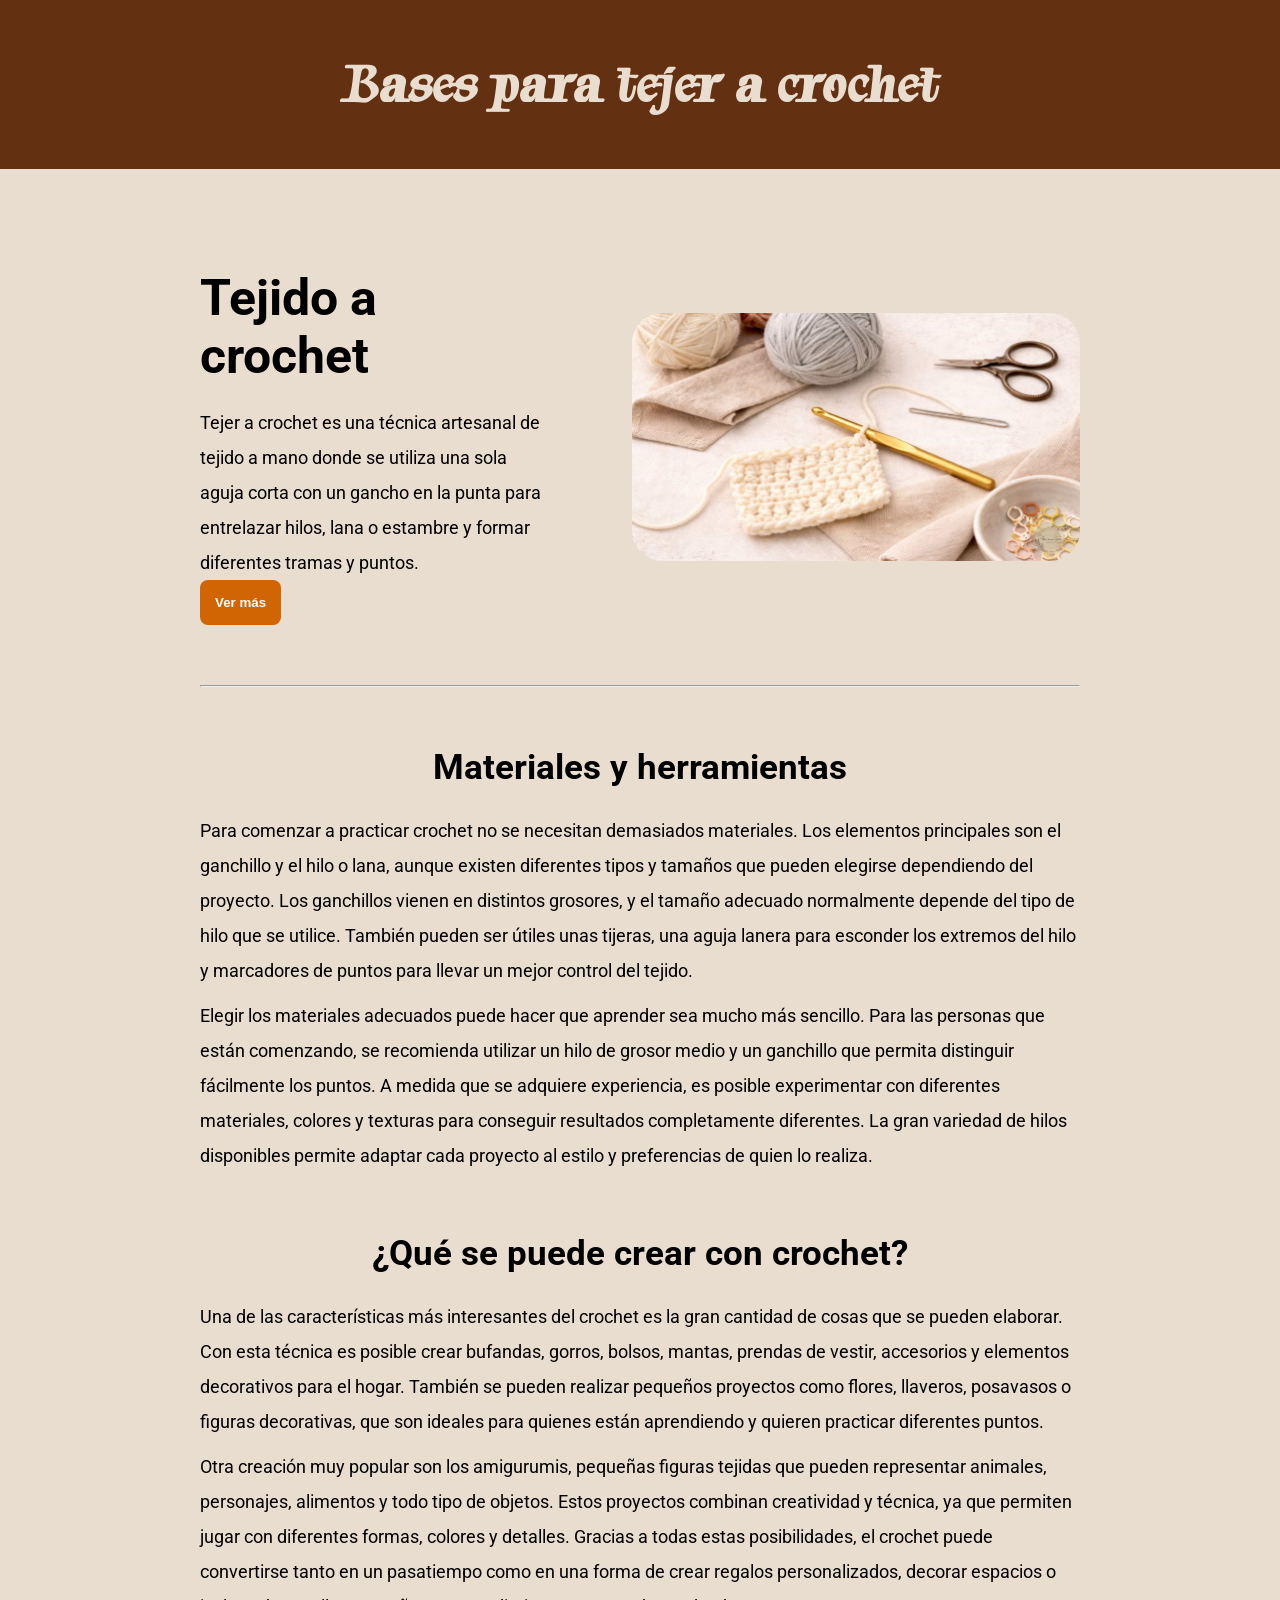
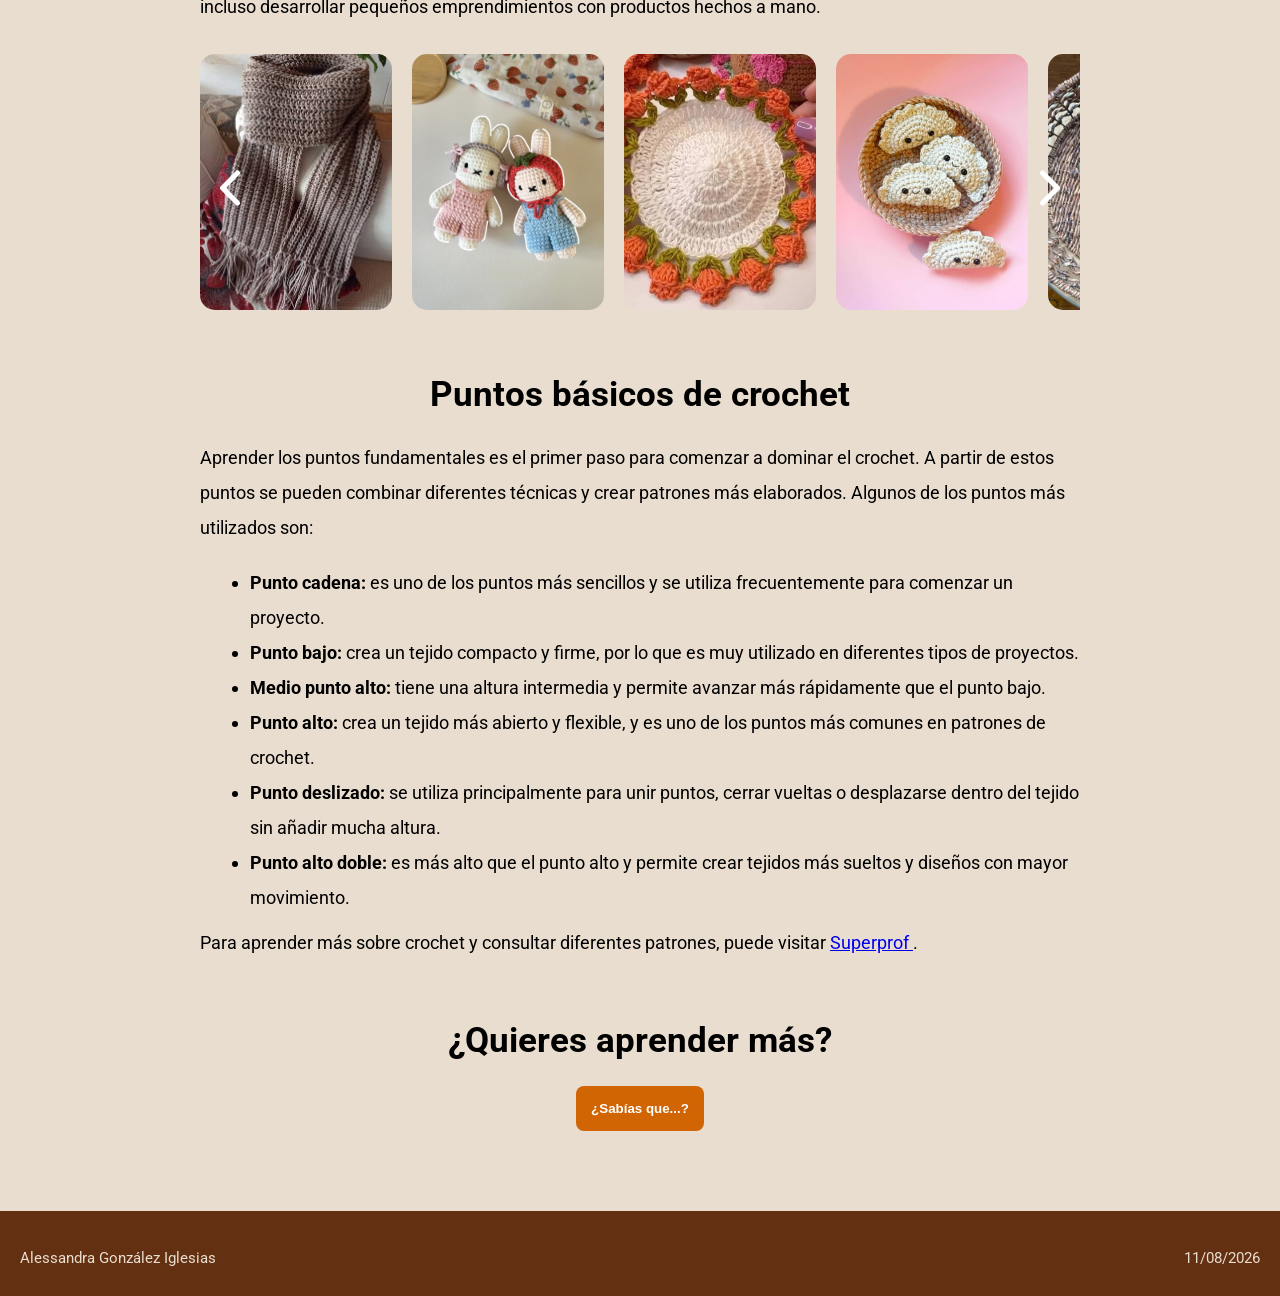
==== Tarea2/index.html @ 6972b500 "add JavaScript for crochet project with image slider and modal" ====
<!DOCTYPE html>
<html lang="es">

<head>
  <meta charset="UTF-8">
  <meta name="viewport" content="width=device-width, initial-scale=1.0">
  <title>Crochet</title>
  <link rel="stylesheet" href="style.css">
  <link rel="preconnect" href="https://fonts.googleapis.com">
  <link rel="preconnect" href="https://fonts.gstatic.com" crossorigin>
  <link
    href="https://fonts.googleapis.com/css2?family=Roboto:ital,wdth,wght@0,75..100,100..900;1,75..100,100..900&family=Tapestry&display=swap"
    rel="stylesheet">
</head>

<body>
  <header>
    <h1 class="title">Bases para tejer a crochet</h1>
  </header>

  <main>
    <section class="headline-section">
      <div class="headline">
        <h2 class="subtitle">Tejido a crochet</h2>
        <p>Tejer a crochet es una técnica artesanal de tejido a mano donde se utiliza una sola aguja corta con un gancho
          en la punta para entrelazar hilos, lana o estambre y formar diferentes tramas y puntos.</p>
        <button class="button">Ver más</button>
      </div>
      <img src="crochet.jpg" alt="herramientas de crochet">
    </section>
    <hr>
    <section>
      <h3 class="section-subtitle">Materiales y herramientas</h3>
      <p>Para comenzar a practicar crochet no se necesitan demasiados materiales. Los elementos principales son el
        ganchillo y el hilo o lana, aunque existen diferentes tipos y tamaños que pueden elegirse dependiendo del
        proyecto. Los ganchillos vienen en distintos grosores, y el tamaño adecuado normalmente depende del tipo de hilo
        que se utilice. También pueden ser útiles unas tijeras, una aguja lanera para esconder los extremos del hilo y
        marcadores de puntos para llevar un mejor control del tejido.</p>
      <p>Elegir los materiales adecuados puede hacer que aprender sea mucho más sencillo. Para las personas que están
        comenzando, se recomienda utilizar un hilo de grosor medio y un ganchillo que permita distinguir fácilmente los
        puntos. A medida que se adquiere experiencia, es posible experimentar con diferentes materiales, colores y
        texturas para conseguir resultados completamente diferentes. La gran variedad de hilos disponibles permite
        adaptar cada proyecto al estilo y preferencias de quien lo realiza.</p>
    </section>

    <section>
      <h3 class="section-subtitle">¿Qué se puede crear con crochet?</h3>
      <p>Una de las características más interesantes del crochet es la gran cantidad de cosas que se pueden elaborar.
        Con esta técnica es posible crear bufandas, gorros, bolsos, mantas, prendas de vestir, accesorios y elementos
        decorativos para el hogar. También se pueden realizar pequeños proyectos como flores, llaveros, posavasos o
        figuras decorativas, que son ideales para quienes están aprendiendo y quieren practicar diferentes puntos.</p>
      <p>Otra creación muy popular son los amigurumis, pequeñas figuras tejidas que pueden representar animales,
        personajes, alimentos y todo tipo de objetos. Estos proyectos combinan creatividad y técnica, ya que permiten
        jugar con diferentes formas, colores y detalles. Gracias a todas estas posibilidades, el crochet puede
        convertirse tanto en un pasatiempo como en una forma de crear regalos personalizados, decorar espacios o incluso
        desarrollar pequeños emprendimientos con productos hechos a mano.</p>

      <div class="slider">
        <div class="slider-button slider-button-left">
          <svg xmlns="http://www.w3.org/2000/svg" width="60" height="60" viewBox="0 0 24 24" fill="none"
            stroke="#ffffff" stroke-width="2" stroke-linecap="round" stroke-linejoin="round"
            class="lucide lucide-chevron-left-icon lucide-chevron-left">
            <path d="m15 18-6-6 6-6" />
          </svg>
        </div>
        <div class="sliderWrapper">
          <div class="sliderItem">
            <img class="sliderImg" src="images/bufanda.jpg" alt="bufanda hecha con crochet">
          </div>

          <div class="sliderItem">
            <img class="sliderImg" src="images/amigurumi.jpg" alt="amigurumi hecho con crochet">
          </div>

          <div class="sliderItem">
            <img class="sliderImg" src="images/decoracion.jpg" alt="decoracion hecha con crochet">
          </div>

          <div class="sliderItem">
            <img class="sliderImg" src="images/dumpling.jpg" alt="dumplings hechos con crochet">
          </div>

          <div class="sliderItem">
            <img class="sliderImg" src="images/flores.jpg" alt="flores hechas con crochet">
          </div>

          <div class="sliderItem">
            <img class="sliderImg" src="images/gorro.jpg" alt="gorro hecho con crochet">
          </div>

          <div class="sliderItem">
            <img class="sliderImg" src="images/manta.avif" alt="manta hecha con crochet">
          </div>

          <div class="sliderItem">
            <img class="sliderImg" src="images/prendas.jpg" alt="prendas hechas con crochet">
          </div>
        </div>
        <div class="slider-button slider-button-right">
          <svg xmlns="http://www.w3.org/2000/svg" width="60" height="60" viewBox="0 0 24 24" fill="none"
            stroke="#ffffff" stroke-width="2" stroke-linecap="round" stroke-linejoin="round"
            class="lucide lucide-chevron-right-icon lucide-chevron-right">
            <path d="m9 18 6-6-6-6" />
          </svg>
        </div>
      </div>
    </section>

    <section>
      <h3 class="section-subtitle">Puntos básicos de crochet</h3>
      <p>Aprender los puntos fundamentales es el primer paso para comenzar a dominar el crochet. A partir de estos
        puntos se pueden combinar diferentes técnicas y crear patrones más elaborados. Algunos de los puntos más
        utilizados son:</p>
      <ul>
        <li><strong>Punto cadena:</strong> es uno de los puntos más sencillos y se utiliza frecuentemente para comenzar
          un proyecto.</li>
        <li><strong>Punto bajo:</strong> crea un tejido compacto y firme, por lo que es muy utilizado en diferentes
          tipos de proyectos.
        </li>
        <li><strong>Medio punto alto:</strong> tiene una altura intermedia y permite avanzar más rápidamente que el
          punto bajo.</li>
        <li><strong>Punto alto:</strong> crea un tejido más abierto y flexible, y es uno de los puntos más comunes en
          patrones de
          crochet.</li>
        <li><strong>Punto deslizado:</strong> se utiliza principalmente para unir puntos, cerrar vueltas o desplazarse
          dentro del tejido
          sin añadir mucha altura.</li>
        <li><strong>Punto alto doble:</strong> es más alto que el punto alto y permite crear tejidos más sueltos y
          diseños con mayor
          movimiento.</li>
      </ul>

      <p>
        Para aprender más sobre crochet y consultar diferentes patrones,
        puede visitar
        <a href="https://www.superprof.cl/blog/tejer-crochet-principiantes/" target="_blank" rel="noopener noreferrer">
          Superprof
        </a>.
      </p>
    </section>

    <section class="learn-more-section">
      <h3 class="section-subtitle">¿Quieres aprender más?</h3>
      <button class="button" id="did-you-know-button">¿Sabías que...?</button>
    </section>

    <div class="modal-container">
      <div class="modal">
        <button class="modal-close-button">
          <svg xmlns="http://www.w3.org/2000/svg" width="24" height="24" viewBox="0 0 24 24" fill="none" stroke="currentColor" stroke-width="2" stroke-linecap="round" stroke-linejoin="round" class="lucide lucide-x-icon lucide-x"><path d="M18 6 6 18"/><path d="m6 6 12 12"/></svg>
        </button>
        <h4 class="modal-title">¿Sabías que...?</h4>
        <p>
          El crochet es una técnica que tiene una gran variedad de posibilidades y no se limita únicamente a la creación de prendas. A lo largo del tiempo se han utilizado diferentes materiales para tejer, como algodón, lana, seda, lino y fibras sintéticas, lo que permite obtener diferentes texturas y acabados. 
        </p>
        <p>
          Una de las formas más populares de crochet son los amigurumis, pequeñas figuras tejidas que pueden representar animales, personajes, alimentos u objetos. Esta técnica se caracteriza por permitir crear figuras tridimensionales utilizando diferentes puntos, colores y formas.
        </p>
        <p>
          Además, pequeños cambios en el tipo de hilo, el tamaño del ganchillo o la tensión con la que se teje pueden cambiar considerablemente el resultado final. Por esta razón, incluso utilizando el mismo patrón, dos personas pueden obtener tejidos con apariencias y texturas diferentes.
        </p>
        <p>
          El crochet también puede combinarse con otras técnicas y utilizarse tanto para crear objetos funcionales como para realizar proyectos artísticos y decorativos. Su versatilidad hace que sea un pasatiempo en el que siempre se pueden aprender nuevas técnicas y experimentar con diferentes diseños.
        </p>
      </div>
    </div>
  </main>

  <footer>
    <p>Alessandra González Iglesias</p>
    <p>11/08/2026</p>
  </footer>
  <script src="app.js"></script>
</body>

</html>
---- Tarea2/style.css ----
:root {
    --background-color: #e9ddcf;
}

* {
    margin: 0;
    padding: 0;
    box-sizing: border-box;
}

body {
    font-family: "Roboto", sans-serif;
}

main {
    background-color: var(--background-color);
    padding: 80px 200px;
    margin: 0;
    display: flex;
    flex-direction: column;
    gap: 60px;
}

p, li {
    font-size: 18px;
    line-height: 35px;
}

p {
    margin-top: 10px;
}

header {
    display: flex;
    justify-content: center;
    padding: 50px;
    background-color: #633011;
}

.title {
    font-family: "Tapestry", sans-serif;
    font-size: 55px;
    color: #e9ddcf;
}

.headline-section {
    display: flex;
    justify-content: center;
    align-items: center;
    gap: 90px;
}

.headline-section img {
    width: 35vw;
    border-radius: 30px;
}

.subtitle {
    font-size: 50px;
    padding: 0px;
    margin: 20px 0;
}

.section-subtitle {
    font-size: 35px;
    text-align: center;
    margin-bottom: 25px;
}

.button {
    background-color: #d16503;
    padding: 15px;
    color: #fff;
    font-weight: 700;
    border: none;
    border-radius: 8px;
    cursor: pointer;
}

.button:hover {
    background-color: #a65203;
}

.slider {
    display: flex;
    position: relative;
    overflow: hidden;
    margin-top: 30px;
}

.slider-button {
    position: absolute;
    display: flex;
    justify-content: center;
    align-items: center;
    top: 40%;
    cursor: pointer;
    z-index: 1;
}

.slider-button-right {
    right: 0;
}

.sliderWrapper {
    display: flex;
    gap: 20px;
    transition: all 0.6s ease-in-out;
}


.sliderImg {
    width: 15vw;
    border-radius: 15px;
}

.learn-more-section {
    display: flex;
    flex-direction: column;
    align-items: center;
}

.modal-container {
    position: fixed;
    top: 0;
    left: 0;
    height: 100vh;
    width: 100vw;
    background-color: rgba(0, 0, 0, 0.3);
    display: none;
}

.modal {
    position: absolute;
    background-color: #fff;
    padding: 50px;
    width: 40%;
    top: 5%;
    bottom: 5%;
    left: 0;
    right: 0;
    margin: auto;
    display: flex;
    flex-direction: column;
    align-items: center;
    overflow-y: auto;
}

.modal-title {
    font-size: 25px;
    margin-bottom: 20px;
}

.modal-close-button {
    position: absolute;
    top: 2%;
    right: 2%;
    width: 30px;
    height: 30px;
    display: flex;
    justify-content: center;
    align-items: center;
}

ul {
    padding-top: 20px;
    padding-left: 50px;
}

footer {
    background-color: #633011;
    color: #e9ddcf;
    display: flex;
    justify-content: space-between;
    padding: 20px;
}

footer p {
    font-size: 15px;
}

.no-scroll {
    overflow: hidden;
}
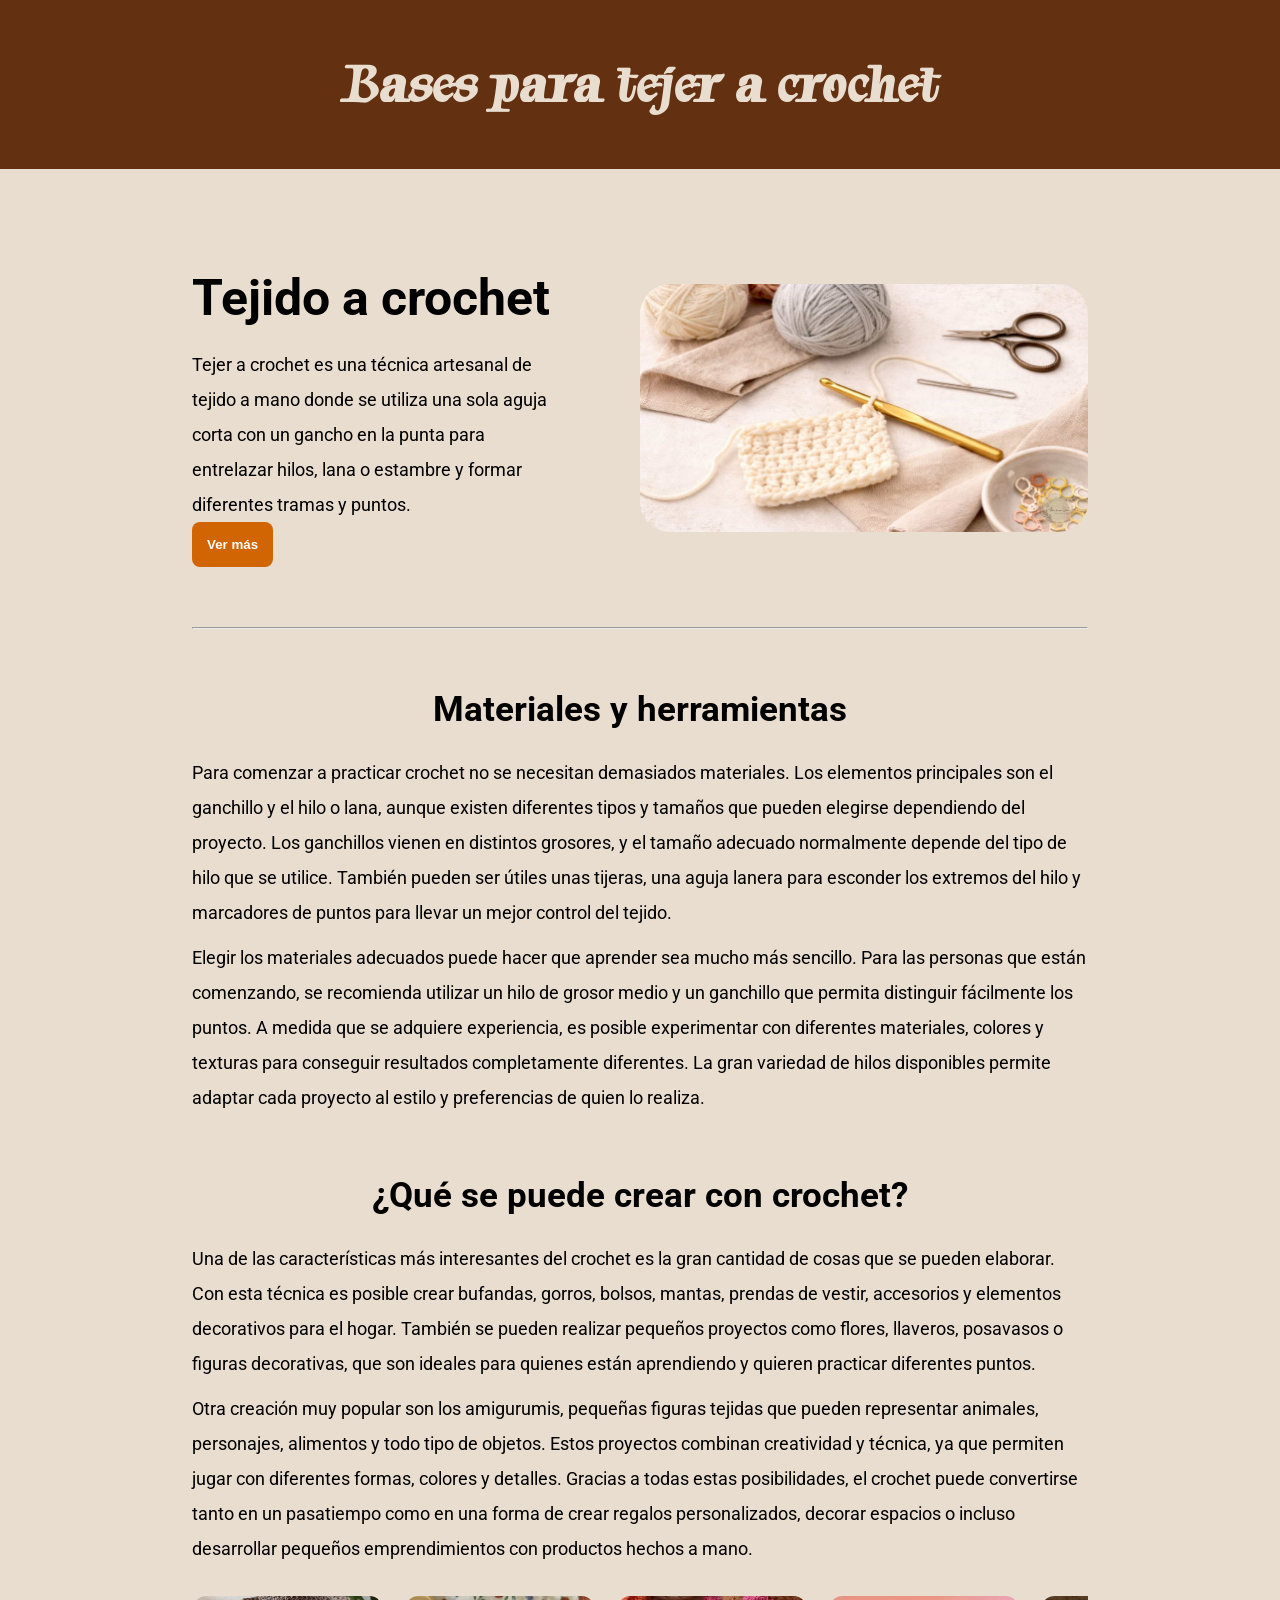
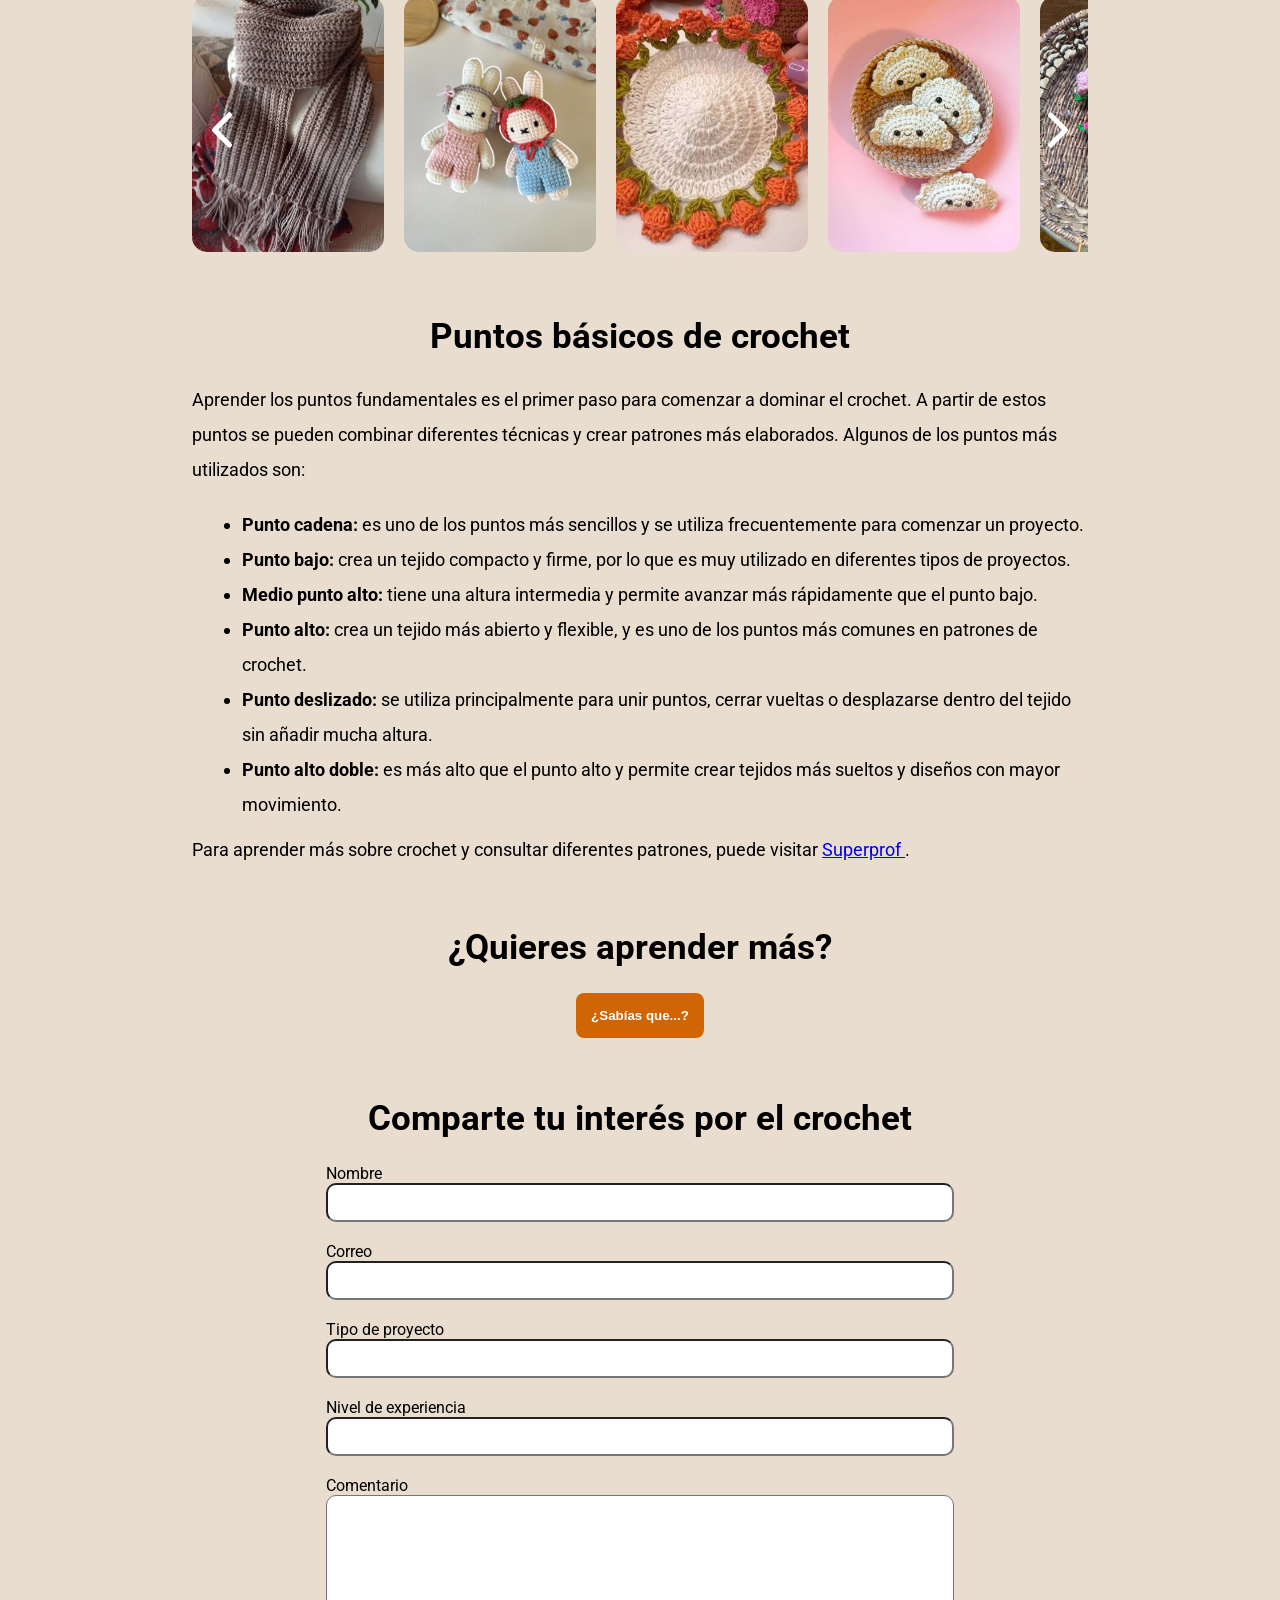
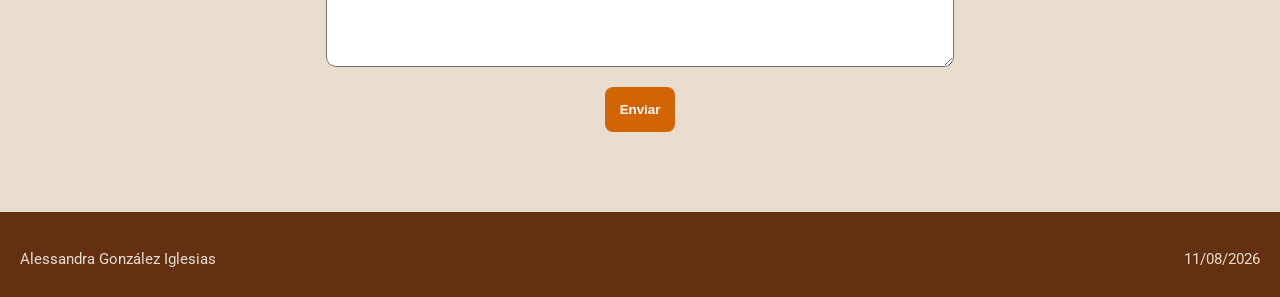
==== commit 21d0d4bf: "add form section for sharing crochet interests" ====
--- a/Tarea2/index.html
+++ b/Tarea2/index.html
@@ -164,6 +164,33 @@
         </p>
       </div>
     </div>
+
+    <section class="form-section">
+      <h3 class="section-subtitle">Comparte tu interés por el crochet</h3>
+      <form action="/enviar-respuesta" class="share-crochet-form">
+        <div class="form-container">
+          <label for="form-name">Nombre</label>
+          <input type="text" id="form-name" required>
+        </div>
+        <div class="form-container">
+          <label for="form-email">Correo</label>
+          <input type="email" id="form-email" required>
+        </div>
+        <div class="form-container">
+          <label for="form-project-type">Tipo de proyecto</label>
+          <input type="text" id="form-project-type" required>
+        </div>
+        <div class="form-container">
+          <label for="form-xp-level">Nivel de experiencia</label>
+          <input type="text" id="form-xp-level" required>
+        </div>
+        <div class="form-container">
+          <label for="form-comment">Comentario</label>
+          <textarea name="" id="form-comment" rows="10" cols="10" class=""></textarea>
+        </div>
+        <button type="submit" class="button">Enviar</button>
+      </form>
+    </section>
   </main>
 
   <footer>
--- a/Tarea2/style.css
+++ b/Tarea2/style.css
@@ -10,11 +10,15 @@
 
 body {
     font-family: "Roboto", sans-serif;
+    background-color: #e9ddcf;
+    display: flex;
+    flex-direction: column;
+    align-items: center;
 }
 
 main {
-    background-color: var(--background-color);
-    padding: 80px 200px;
+    padding: 80px 0px;
+    width: 70%;
     margin: 0;
     display: flex;
     flex-direction: column;
@@ -35,6 +39,7 @@
     justify-content: center;
     padding: 50px;
     background-color: #633011;
+    width: 100%;
 }
 
 .title {
@@ -48,6 +53,19 @@
     justify-content: center;
     align-items: center;
     gap: 90px;
+}
+
+@media screen and (max-width: 768px) {
+    .headline-section {
+        flex-direction: column;
+        align-items: center;
+    }
+
+    .headline {
+        display: flex;
+        flex-direction: column;
+        align-items: center;
+    }
 }
 
 .headline-section img {
@@ -75,6 +93,7 @@
     border: none;
     border-radius: 8px;
     cursor: pointer;
+    width: fit-content;
 }
 
 .button:hover {
@@ -126,7 +145,7 @@
     left: 0;
     height: 100vh;
     width: 100vw;
-    background-color: rgba(0, 0, 0, 0.3);
+    background-color: rgba(0, 0, 0, 0.5);
     display: none;
 }
 
@@ -134,9 +153,10 @@
     position: absolute;
     background-color: #fff;
     padding: 50px;
-    width: 40%;
-    top: 5%;
-    bottom: 5%;
+    width: 70%;
+    height: 70%;
+    top: 0;
+    bottom: 0;
     left: 0;
     right: 0;
     margin: auto;
@@ -162,6 +182,34 @@
     align-items: center;
 }
 
+.form-section {
+    display: flex;
+    flex-direction: column;
+    align-items: center;
+}
+
+.form-container {
+    display: flex;
+    flex-direction: column;
+}
+
+.share-crochet-form {
+    display: flex;
+    flex-direction: column;
+    gap: 20px;
+    width: 70%;
+}
+
+.share-crochet-form input, .share-crochet-form textarea {
+    padding: 10px;
+    border-radius: 10px;
+}
+
+.share-crochet-form button {
+    display: block;
+    margin: 0 auto;
+}
+
 ul {
     padding-top: 20px;
     padding-left: 50px;
@@ -173,6 +221,7 @@
     display: flex;
     justify-content: space-between;
     padding: 20px;
+    width: 100%;
 }
 
 footer p {
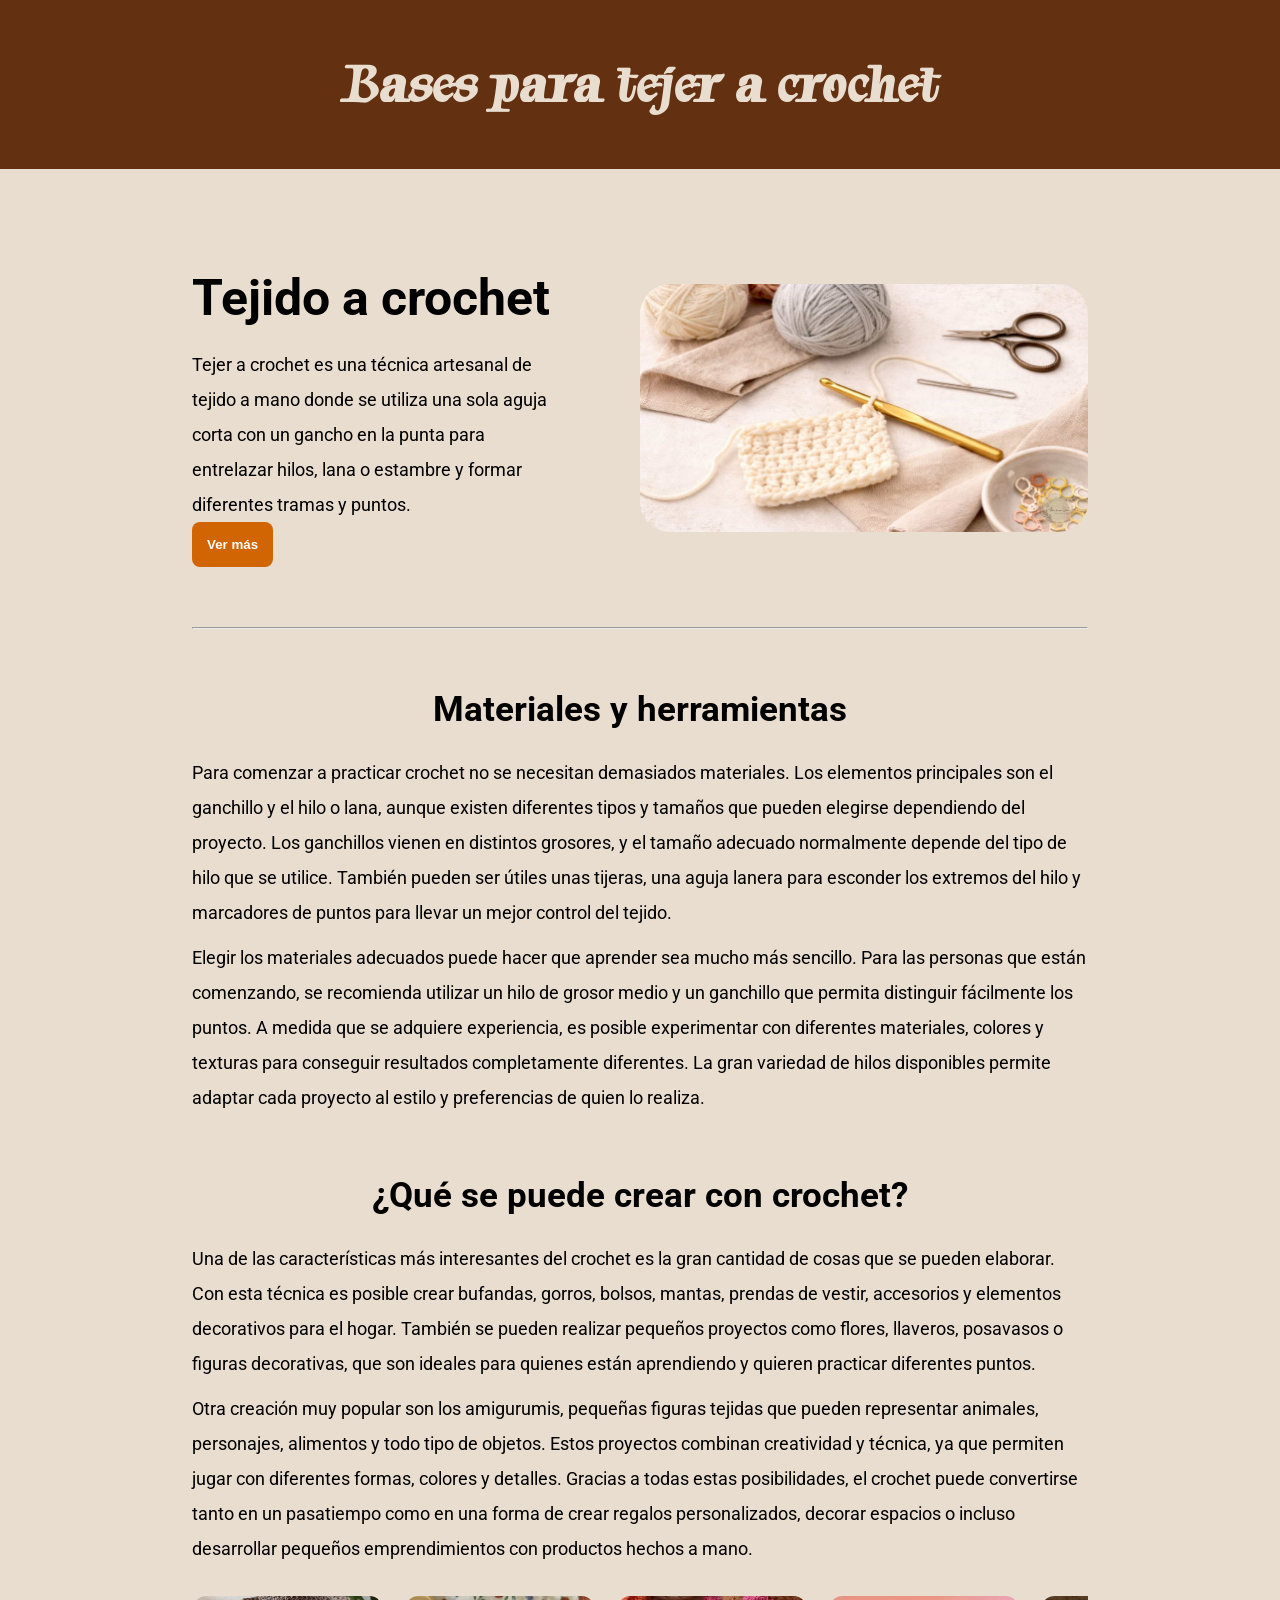
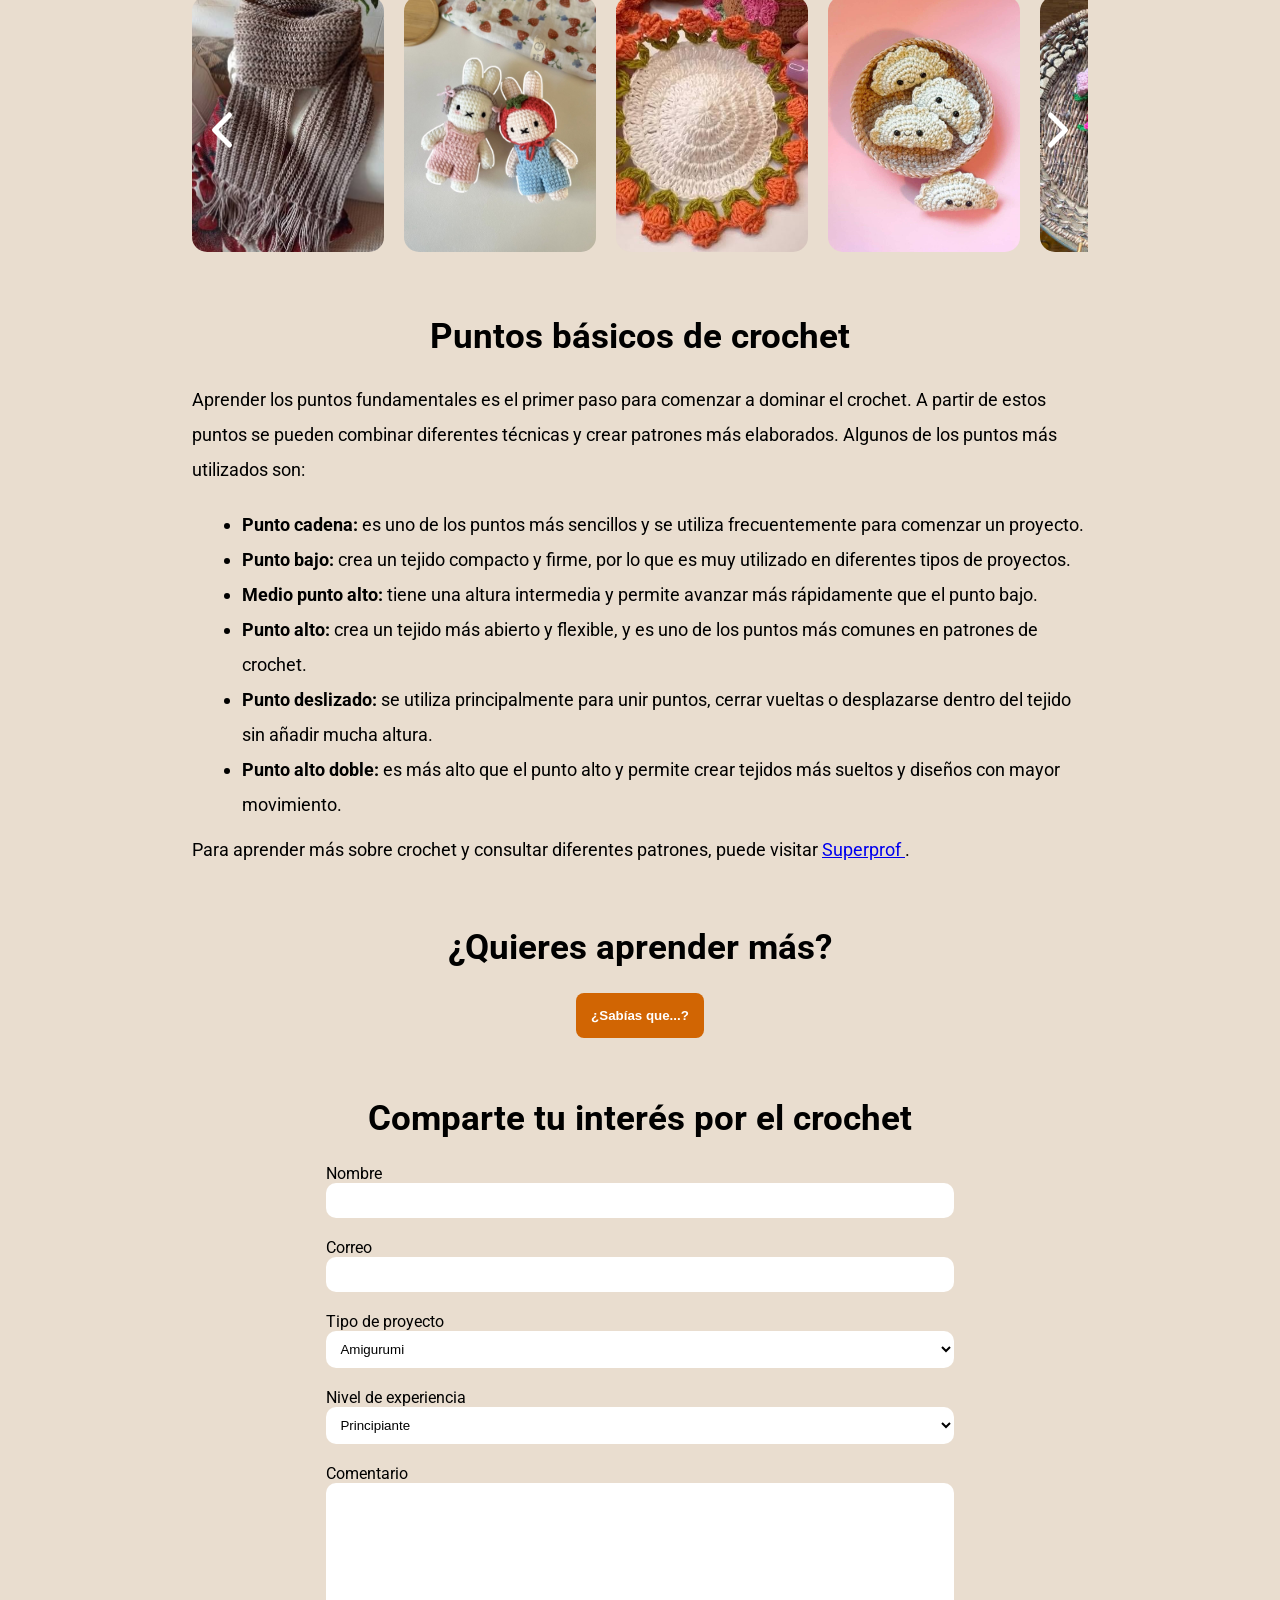
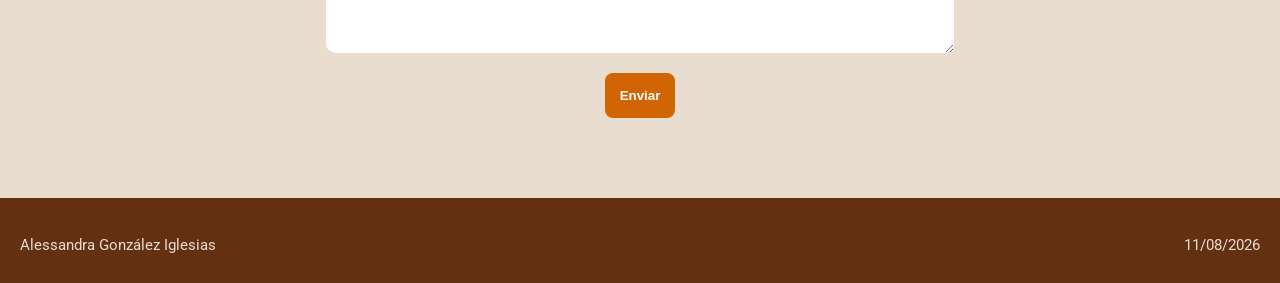
==== commit 3e26669d: "change form inputs to use select elements for project type and experience level" ====
--- a/Tarea2/index.html
+++ b/Tarea2/index.html
@@ -178,11 +178,21 @@
         </div>
         <div class="form-container">
           <label for="form-project-type">Tipo de proyecto</label>
-          <input type="text" id="form-project-type" required>
+          <select name="form-project-type" id="form-project-type">
+            <option value="amigurumi">Amigurumi</option>
+            <option value="prenda-vestir">Prenda de vestir</option>
+            <option value="accesorio">Accesorio</option>
+            <option value="decoracion">Decoración</option>
+            <option value="otro">Otro</option>
+          </select>
         </div>
         <div class="form-container">
           <label for="form-xp-level">Nivel de experiencia</label>
-          <input type="text" id="form-xp-level" required>
+          <select name="form-xp-level" id="form-xp-level">
+            <option value="principiante">Principiante</option>
+            <option value="intermedio">Intermedio</option>
+            <option value="avanzado">Avanzado</option>
+          </select>
         </div>
         <div class="form-container">
           <label for="form-comment">Comentario</label>
--- a/Tarea2/style.css
+++ b/Tarea2/style.css
@@ -200,9 +200,11 @@
     width: 70%;
 }
 
-.share-crochet-form input, .share-crochet-form textarea {
+.share-crochet-form input, .share-crochet-form textarea, .share-crochet-form select {
     padding: 10px;
     border-radius: 10px;
+    border: none;
+    background-color: #fff;
 }
 
 .share-crochet-form button {
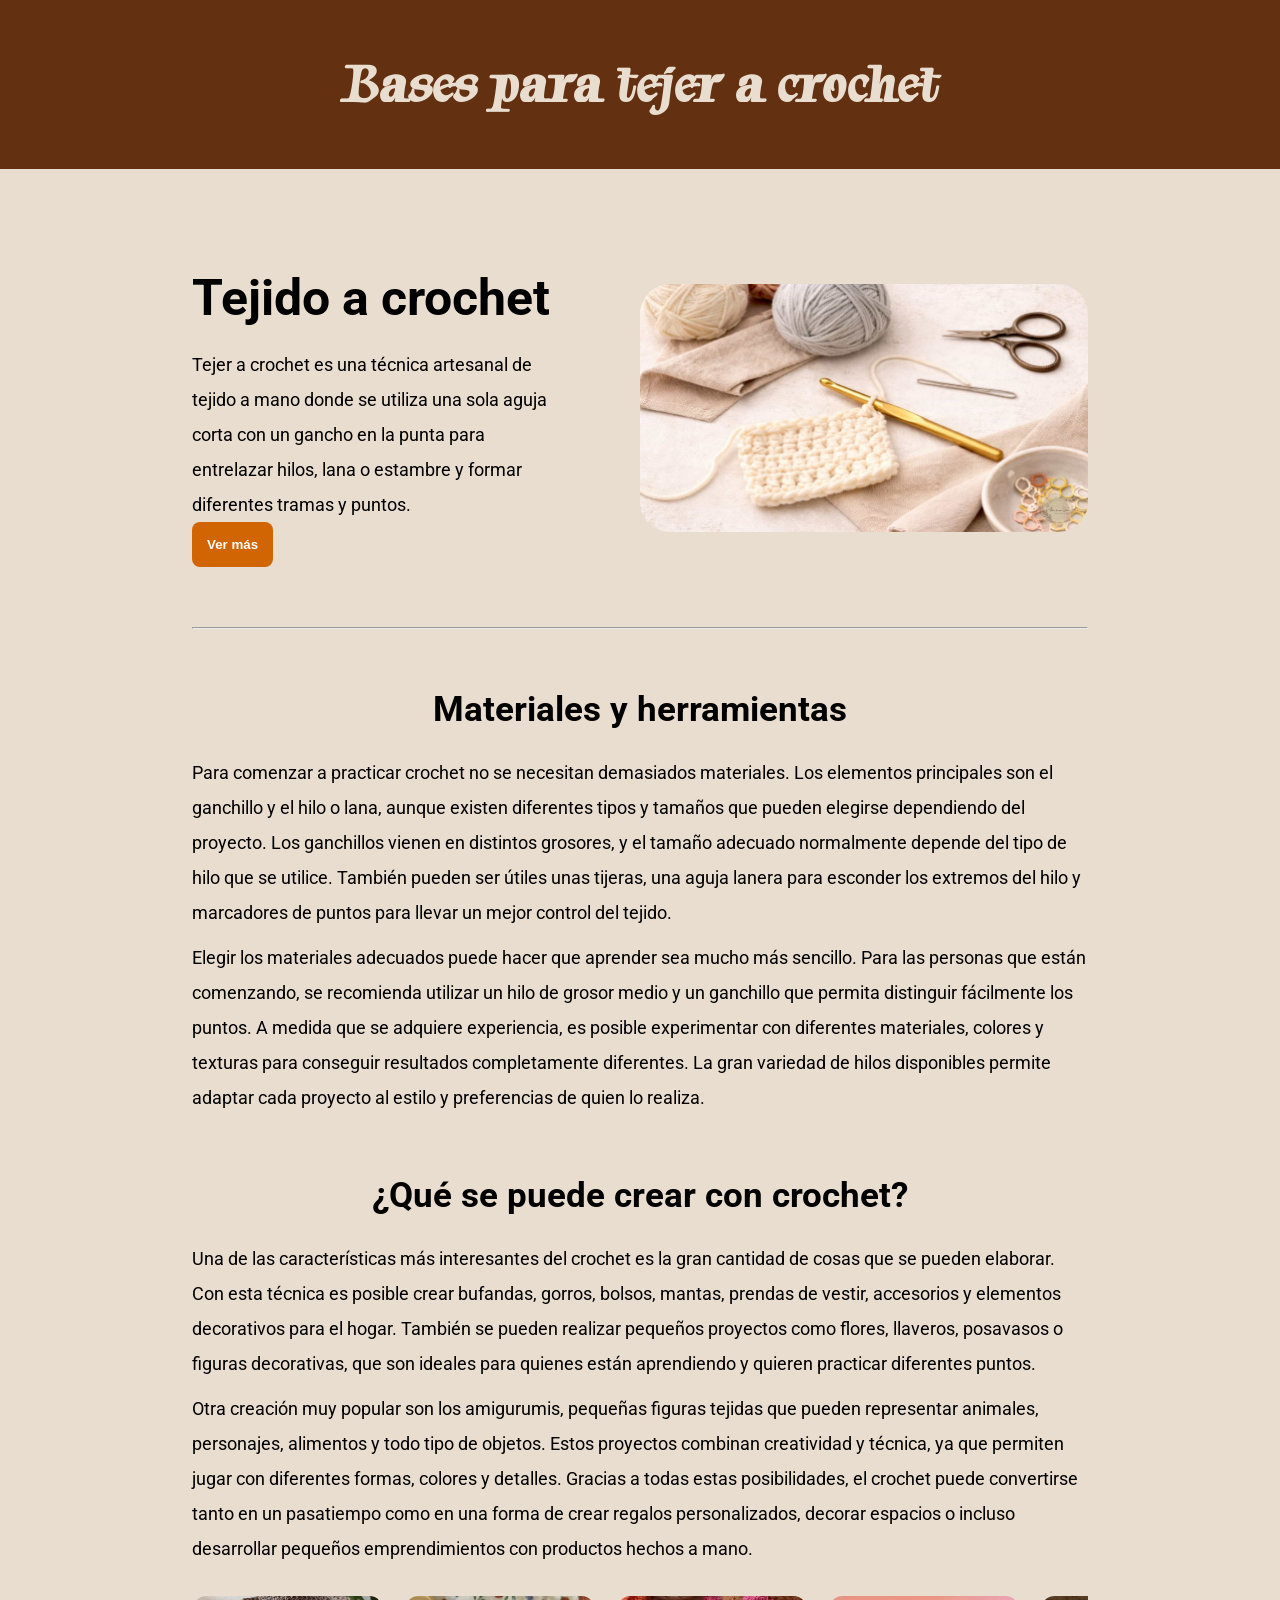
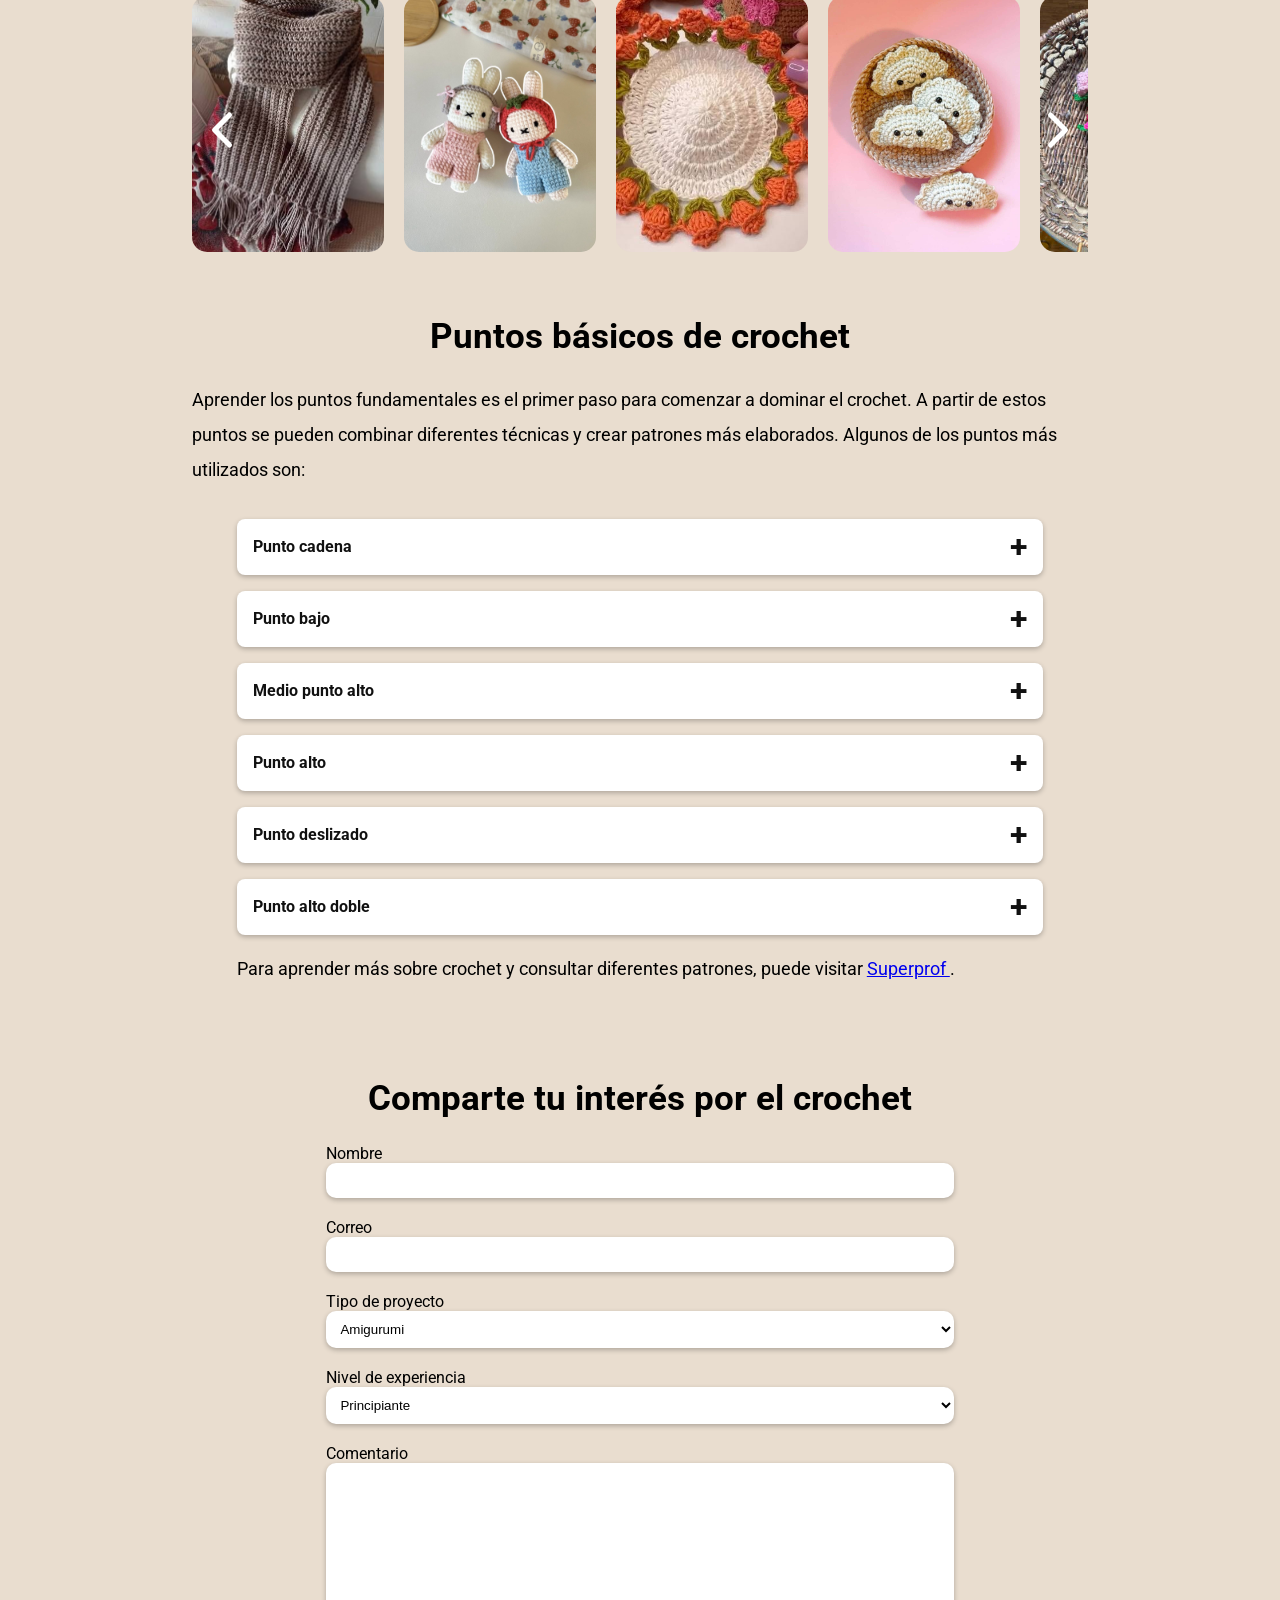
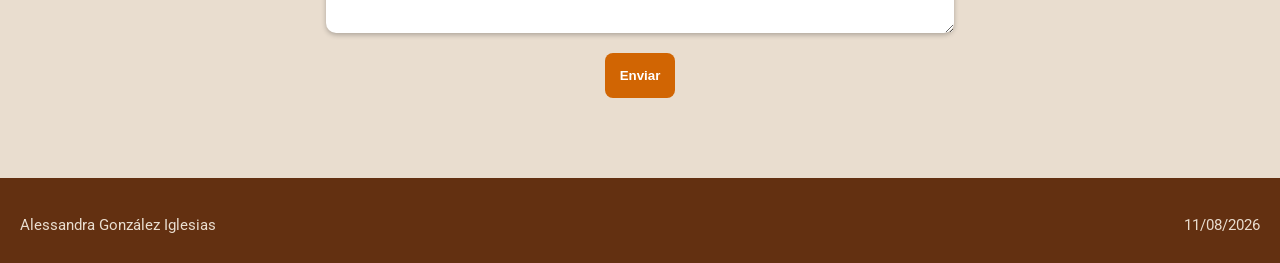
==== commit cf80f17c: "add accordion component for crochet techniques" ====
--- a/Tarea2/index.html
+++ b/Tarea2/index.html
@@ -24,7 +24,7 @@
         <h2 class="subtitle">Tejido a crochet</h2>
         <p>Tejer a crochet es una técnica artesanal de tejido a mano donde se utiliza una sola aguja corta con un gancho
           en la punta para entrelazar hilos, lana o estambre y formar diferentes tramas y puntos.</p>
-        <button class="button">Ver más</button>
+        <button class="button" id="did-you-know-button">Ver más</button>
       </div>
       <img src="crochet.jpg" alt="herramientas de crochet">
     </section>
@@ -111,24 +111,73 @@
       <p>Aprender los puntos fundamentales es el primer paso para comenzar a dominar el crochet. A partir de estos
         puntos se pueden combinar diferentes técnicas y crear patrones más elaborados. Algunos de los puntos más
         utilizados son:</p>
-      <ul>
-        <li><strong>Punto cadena:</strong> es uno de los puntos más sencillos y se utiliza frecuentemente para comenzar
-          un proyecto.</li>
-        <li><strong>Punto bajo:</strong> crea un tejido compacto y firme, por lo que es muy utilizado en diferentes
-          tipos de proyectos.
-        </li>
-        <li><strong>Medio punto alto:</strong> tiene una altura intermedia y permite avanzar más rápidamente que el
-          punto bajo.</li>
-        <li><strong>Punto alto:</strong> crea un tejido más abierto y flexible, y es uno de los puntos más comunes en
-          patrones de
-          crochet.</li>
-        <li><strong>Punto deslizado:</strong> se utiliza principalmente para unir puntos, cerrar vueltas o desplazarse
-          dentro del tejido
-          sin añadir mucha altura.</li>
-        <li><strong>Punto alto doble:</strong> es más alto que el punto alto y permite crear tejidos más sueltos y
-          diseños con mayor
-          movimiento.</li>
-      </ul>
+
+      <div class="accordion">
+        <div class="accordion-item">
+          <div class="accordion-item-header">
+            Punto cadena
+          </div>
+          <div class="accordion-item-body">
+            <div class="accordion-item-body-content">
+              El punto cadena es uno de los puntos fundamentales del crochet y suele ser el primero que se aprende. Se utiliza principalmente para comenzar muchos proyectos y para crear la base sobre la que se trabajarán otros puntos. Al repetirse varias veces, forma una pequeña cadena de eslabones que puede utilizarse también para crear espacios dentro de un patrón.
+            </div>
+          </div>
+        </div>
+
+        <div class="accordion-item">
+          <div class="accordion-item-header">
+            Punto bajo
+          </div>
+          <div class="accordion-item-body">
+            <div class="accordion-item-body-content">
+              El punto bajo produce un tejido compacto y firme, por lo que es muy utilizado en proyectos que necesitan mantener su forma. Es uno de los puntos más sencillos y versátiles, y aparece con frecuencia en amigurumis, bolsos, accesorios y diferentes tipos de prendas. Al tener poca altura, permite crear tejidos con bastante densidad.
+            </div>
+          </div>
+        </div>
+
+        <div class="accordion-item">
+          <div class="accordion-item-header">
+            Medio punto alto
+          </div>
+          <div class="accordion-item-body">
+            <div class="accordion-item-body-content">
+              El medio punto alto tiene una altura intermedia entre el punto bajo y el punto alto. Permite avanzar más rápidamente por una fila sin crear un tejido demasiado abierto. Es útil para prendas, mantas, gorros y otros proyectos en los que se busca un equilibrio entre densidad y flexibilidad.
+            </div>
+          </div>
+        </div>
+
+        <div class="accordion-item">
+          <div class="accordion-item-header">
+            Punto alto
+          </div>
+          <div class="accordion-item-body">
+            <div class="accordion-item-body-content">
+              El punto alto es uno de los puntos más utilizados en patrones de crochet. Su mayor altura permite avanzar rápidamente y produce un tejido más abierto y flexible que el punto bajo. Puede utilizarse para crear prendas, mantas, bufandas y diferentes diseños, además de combinarse con otros puntos para formar patrones decorativos.
+            </div>
+          </div>
+        </div>
+
+        <div class="accordion-item">
+          <div class="accordion-item-header">
+            Punto deslizado
+          </div>
+          <div class="accordion-item-body">
+            <div class="accordion-item-body-content">
+              El punto deslizado es un punto corto que prácticamente no añade altura al tejido. Se utiliza principalmente para unir puntos, cerrar vueltas y desplazarse de una parte del tejido a otra. También puede utilizarse para crear bordes o acabados y para trabajar determinados detalles en un proyecto.
+            </div>
+          </div>
+        </div>
+
+        <div class="accordion-item">
+          <div class="accordion-item-header">
+            Punto alto doble
+          </div>
+          <div class="accordion-item-body">
+            <div class="accordion-item-body-content">
+              El punto alto doble es un punto de mayor altura que permite crear tejidos más sueltos y con mayor movimiento. Debido a su tamaño, permite avanzar rápidamente y es especialmente útil en proyectos donde se busca una textura más abierta. También puede combinarse con otros puntos para crear diseños, formas y patrones decorativos.
+            </div>
+          </div>
+        </div>
 
       <p>
         Para aprender más sobre crochet y consultar diferentes patrones,
@@ -137,11 +186,6 @@
           Superprof
         </a>.
       </p>
-    </section>
-
-    <section class="learn-more-section">
-      <h3 class="section-subtitle">¿Quieres aprender más?</h3>
-      <button class="button" id="did-you-know-button">¿Sabías que...?</button>
     </section>
 
     <div class="modal-container">
--- a/Tarea2/style.css
+++ b/Tarea2/style.css
@@ -83,6 +83,59 @@
     font-size: 35px;
     text-align: center;
     margin-bottom: 25px;
+}
+
+.accordion {
+    width: 90%;
+    max-width: 1000px;
+    margin: 2rem auto;
+}
+
+.accordion-item {
+    background-color: #fff;
+    color: #111;
+    margin: 1rem 0;
+    border-radius: 0.5rem;
+    box-shadow: 0 2px 5px 0 rgba(0, 0, 0, 0.25);
+}
+
+.accordion-item-header {
+    padding: 0.5rem 3rem 0.5rem 1rem;
+    min-height: 3.5rem;
+    line-height: 1.25rem;
+    font-weight: bold;
+    display: flex;
+    align-items: center;
+    position: relative;
+    cursor: pointer;
+}
+
+.accordion-item-header::after {
+    content: "\002B";
+    font-size: 2rem;
+    position: absolute;
+    right: 1rem;
+}
+
+.accordion-item-header.active::after {
+    content: "\2212";
+}
+
+.accordion-item-body {
+    max-height: 0;
+    overflow: hidden;
+    transition: max-height 0.2s ease-out;
+}
+
+.accordion-item-body-content {
+    padding: 1rem;
+    line-height: 1.5rem;
+    border-top: 1px solid;
+    border-image: linear-gradient(to right, transparent, #000, transparent) 1;
+}
+
+.accordion-item-header.active + .accordion-item-body {
+    display: block;
 }
 
 .button {
@@ -205,6 +258,7 @@
     border-radius: 10px;
     border: none;
     background-color: #fff;
+    box-shadow: 0 2px 5px 0 rgba(0, 0, 0, 0.25);
 }
 
 .share-crochet-form button {
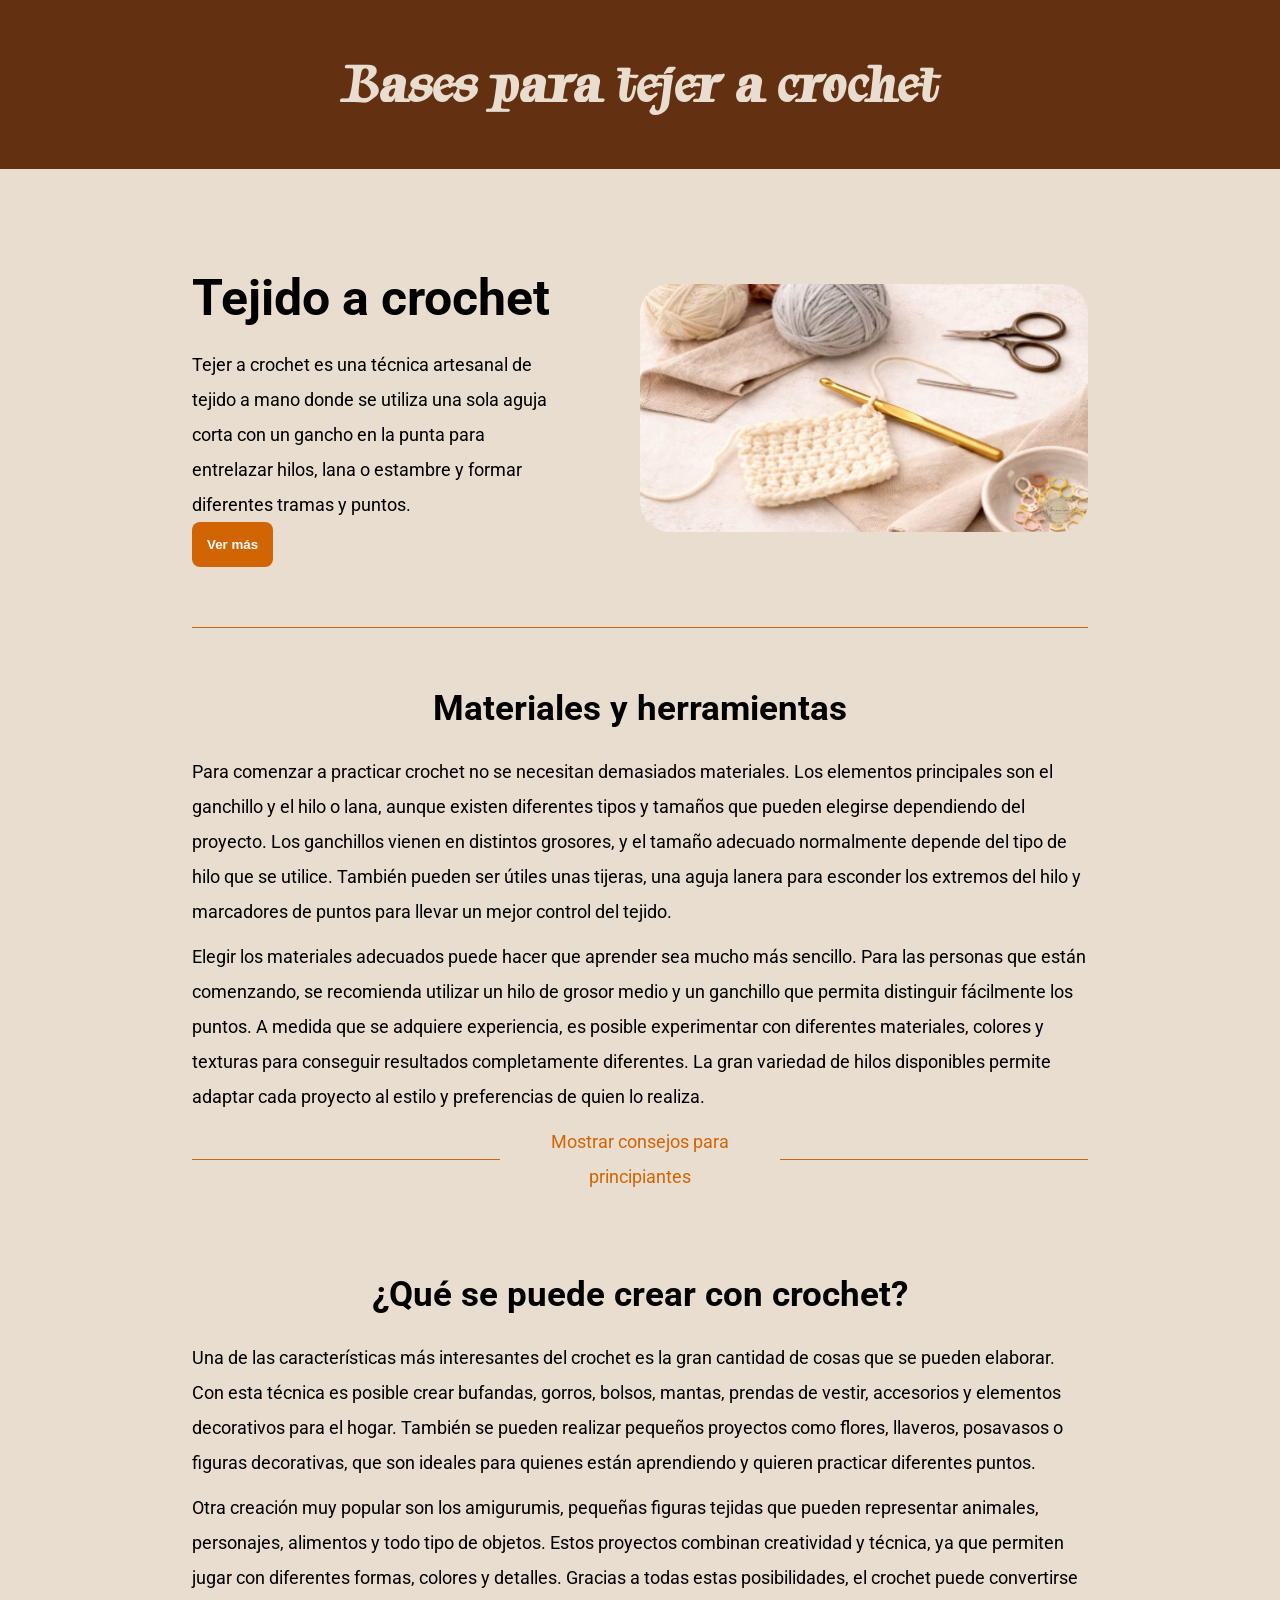
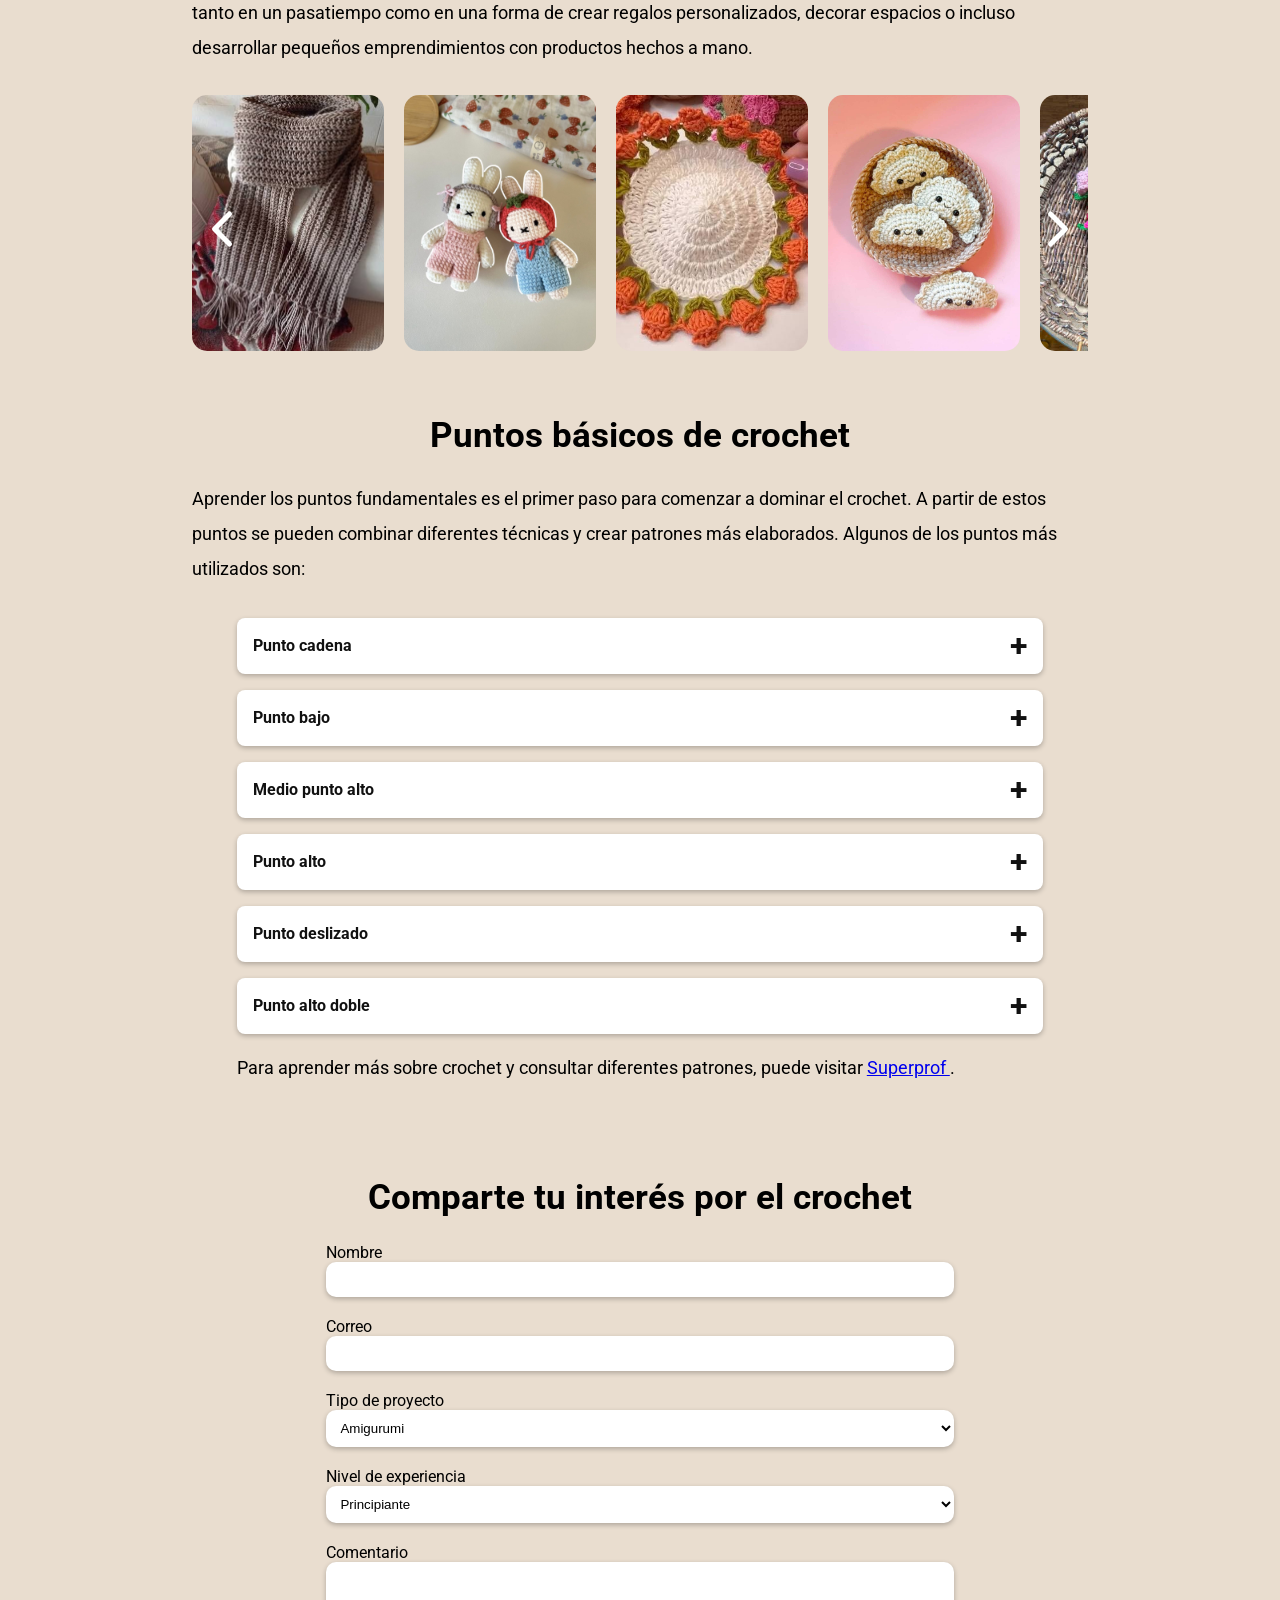
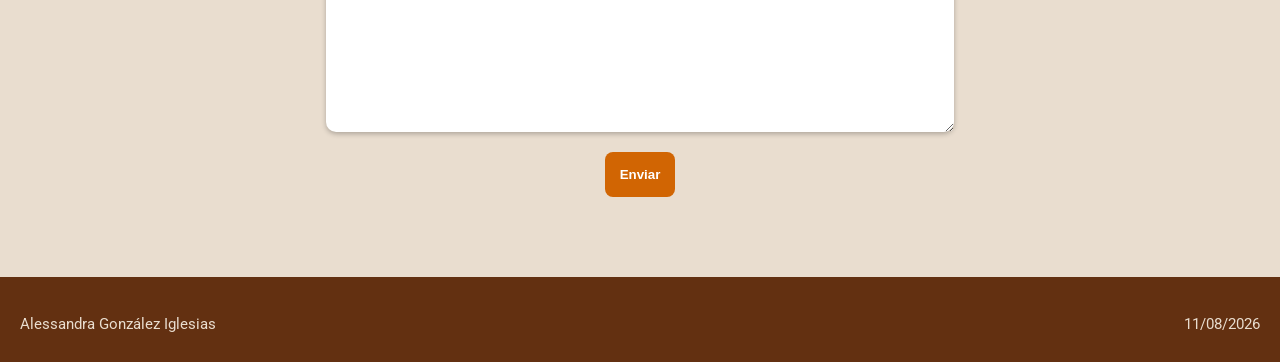
==== commit 5bc260d9: "add show/hide functionality for beginner tips" ====
--- a/Tarea2/index.html
+++ b/Tarea2/index.html
@@ -28,7 +28,7 @@
       </div>
       <img src="crochet.jpg" alt="herramientas de crochet">
     </section>
-    <hr>
+    <div class="division-line main-line"></div>
     <section>
       <h3 class="section-subtitle">Materiales y herramientas</h3>
       <p>Para comenzar a practicar crochet no se necesitan demasiados materiales. Los elementos principales son el
@@ -41,6 +41,23 @@
         puntos. A medida que se adquiere experiencia, es posible experimentar con diferentes materiales, colores y
         texturas para conseguir resultados completamente diferentes. La gran variedad de hilos disponibles permite
         adaptar cada proyecto al estilo y preferencias de quien lo realiza.</p>
+      <div class="show-hide-section">
+        <div class="division-line"></div>
+        <p id="show-hide-button">Mostrar consejos para principiantes</p>
+        <div class="division-line"></div>
+      </div>
+      <div class="additional-info">
+        <p>Al comenzar a tejer a crochet, es recomendable elegir materiales que faciliten el aprendizaje. Un hilo de
+          grosor medio y de un color claro permite distinguir mejor los puntos y reconocer con mayor facilidad cualquier
+          error mientras se practica. También es importante utilizar un ganchillo del tamaño adecuado para el hilo, ya
+          que esto ayuda a trabajar de manera más cómoda y a mantener los puntos uniformes.</p>
+        <p>Durante los primeros proyectos es mejor comenzar con diseños sencillos que permitan practicar los puntos
+          básicos y acostumbrarse a controlar la tensión del hilo. No es necesario que los primeros tejidos queden
+          perfectos; mantener una tensión constante requiere práctica y mejora poco a poco con la experiencia.</p>
+        <p>También puede ser útil tener a mano marcadores de puntos, especialmente al trabajar en círculos o proyectos
+          con varias vueltas. Por último, elegir un proyecto pequeño y de interés personal puede hacer que el proceso de
+          aprendizaje sea más entretenido y motivador.</p>
+      </div>
     </section>
 
     <section>
@@ -119,7 +136,10 @@
           </div>
           <div class="accordion-item-body">
             <div class="accordion-item-body-content">
-              El punto cadena es uno de los puntos fundamentales del crochet y suele ser el primero que se aprende. Se utiliza principalmente para comenzar muchos proyectos y para crear la base sobre la que se trabajarán otros puntos. Al repetirse varias veces, forma una pequeña cadena de eslabones que puede utilizarse también para crear espacios dentro de un patrón.
+              El punto cadena es uno de los puntos fundamentales del crochet y suele ser el primero que se aprende. Se
+              utiliza principalmente para comenzar muchos proyectos y para crear la base sobre la que se trabajarán
+              otros puntos. Al repetirse varias veces, forma una pequeña cadena de eslabones que puede utilizarse
+              también para crear espacios dentro de un patrón.
             </div>
           </div>
         </div>
@@ -130,7 +150,10 @@
           </div>
           <div class="accordion-item-body">
             <div class="accordion-item-body-content">
-              El punto bajo produce un tejido compacto y firme, por lo que es muy utilizado en proyectos que necesitan mantener su forma. Es uno de los puntos más sencillos y versátiles, y aparece con frecuencia en amigurumis, bolsos, accesorios y diferentes tipos de prendas. Al tener poca altura, permite crear tejidos con bastante densidad.
+              El punto bajo produce un tejido compacto y firme, por lo que es muy utilizado en proyectos que necesitan
+              mantener su forma. Es uno de los puntos más sencillos y versátiles, y aparece con frecuencia en
+              amigurumis, bolsos, accesorios y diferentes tipos de prendas. Al tener poca altura, permite crear tejidos
+              con bastante densidad.
             </div>
           </div>
         </div>
@@ -141,7 +164,9 @@
           </div>
           <div class="accordion-item-body">
             <div class="accordion-item-body-content">
-              El medio punto alto tiene una altura intermedia entre el punto bajo y el punto alto. Permite avanzar más rápidamente por una fila sin crear un tejido demasiado abierto. Es útil para prendas, mantas, gorros y otros proyectos en los que se busca un equilibrio entre densidad y flexibilidad.
+              El medio punto alto tiene una altura intermedia entre el punto bajo y el punto alto. Permite avanzar más
+              rápidamente por una fila sin crear un tejido demasiado abierto. Es útil para prendas, mantas, gorros y
+              otros proyectos en los que se busca un equilibrio entre densidad y flexibilidad.
             </div>
           </div>
         </div>
@@ -152,7 +177,10 @@
           </div>
           <div class="accordion-item-body">
             <div class="accordion-item-body-content">
-              El punto alto es uno de los puntos más utilizados en patrones de crochet. Su mayor altura permite avanzar rápidamente y produce un tejido más abierto y flexible que el punto bajo. Puede utilizarse para crear prendas, mantas, bufandas y diferentes diseños, además de combinarse con otros puntos para formar patrones decorativos.
+              El punto alto es uno de los puntos más utilizados en patrones de crochet. Su mayor altura permite avanzar
+              rápidamente y produce un tejido más abierto y flexible que el punto bajo. Puede utilizarse para crear
+              prendas, mantas, bufandas y diferentes diseños, además de combinarse con otros puntos para formar patrones
+              decorativos.
             </div>
           </div>
         </div>
@@ -163,7 +191,9 @@
           </div>
           <div class="accordion-item-body">
             <div class="accordion-item-body-content">
-              El punto deslizado es un punto corto que prácticamente no añade altura al tejido. Se utiliza principalmente para unir puntos, cerrar vueltas y desplazarse de una parte del tejido a otra. También puede utilizarse para crear bordes o acabados y para trabajar determinados detalles en un proyecto.
+              El punto deslizado es un punto corto que prácticamente no añade altura al tejido. Se utiliza
+              principalmente para unir puntos, cerrar vueltas y desplazarse de una parte del tejido a otra. También
+              puede utilizarse para crear bordes o acabados y para trabajar determinados detalles en un proyecto.
             </div>
           </div>
         </div>
@@ -174,37 +204,49 @@
           </div>
           <div class="accordion-item-body">
             <div class="accordion-item-body-content">
-              El punto alto doble es un punto de mayor altura que permite crear tejidos más sueltos y con mayor movimiento. Debido a su tamaño, permite avanzar rápidamente y es especialmente útil en proyectos donde se busca una textura más abierta. También puede combinarse con otros puntos para crear diseños, formas y patrones decorativos.
-            </div>
-          </div>
-        </div>
-
-      <p>
-        Para aprender más sobre crochet y consultar diferentes patrones,
-        puede visitar
-        <a href="https://www.superprof.cl/blog/tejer-crochet-principiantes/" target="_blank" rel="noopener noreferrer">
-          Superprof
-        </a>.
-      </p>
+              El punto alto doble es un punto de mayor altura que permite crear tejidos más sueltos y con mayor
+              movimiento. Debido a su tamaño, permite avanzar rápidamente y es especialmente útil en proyectos donde se
+              busca una textura más abierta. También puede combinarse con otros puntos para crear diseños, formas y
+              patrones decorativos.
+            </div>
+          </div>
+        </div>
+
+        <p>
+          Para aprender más sobre crochet y consultar diferentes patrones,
+          puede visitar
+          <a href="https://www.superprof.cl/blog/tejer-crochet-principiantes/" target="_blank"
+            rel="noopener noreferrer">
+            Superprof
+          </a>.
+        </p>
     </section>
 
     <div class="modal-container">
       <div class="modal">
         <button class="modal-close-button">
-          <svg xmlns="http://www.w3.org/2000/svg" width="24" height="24" viewBox="0 0 24 24" fill="none" stroke="currentColor" stroke-width="2" stroke-linecap="round" stroke-linejoin="round" class="lucide lucide-x-icon lucide-x"><path d="M18 6 6 18"/><path d="m6 6 12 12"/></svg>
+          <svg xmlns="http://www.w3.org/2000/svg" width="24" height="24" viewBox="0 0 24 24" fill="none"
+            stroke="currentColor" stroke-width="2" stroke-linecap="round" stroke-linejoin="round"
+            class="lucide lucide-x-icon lucide-x">
+            <path d="M18 6 6 18" />
+            <path d="m6 6 12 12" />
+          </svg>
         </button>
         <h4 class="modal-title">¿Sabías que...?</h4>
         <p>
-          El crochet es una técnica que tiene una gran variedad de posibilidades y no se limita únicamente a la creación de prendas. A lo largo del tiempo se han utilizado diferentes materiales para tejer, como algodón, lana, seda, lino y fibras sintéticas, lo que permite obtener diferentes texturas y acabados. 
-        </p>
-        <p>
-          Una de las formas más populares de crochet son los amigurumis, pequeñas figuras tejidas que pueden representar animales, personajes, alimentos u objetos. Esta técnica se caracteriza por permitir crear figuras tridimensionales utilizando diferentes puntos, colores y formas.
-        </p>
-        <p>
-          Además, pequeños cambios en el tipo de hilo, el tamaño del ganchillo o la tensión con la que se teje pueden cambiar considerablemente el resultado final. Por esta razón, incluso utilizando el mismo patrón, dos personas pueden obtener tejidos con apariencias y texturas diferentes.
-        </p>
-        <p>
-          El crochet también puede combinarse con otras técnicas y utilizarse tanto para crear objetos funcionales como para realizar proyectos artísticos y decorativos. Su versatilidad hace que sea un pasatiempo en el que siempre se pueden aprender nuevas técnicas y experimentar con diferentes diseños.
+          El crochet es una técnica que tiene una gran variedad de posibilidades y no se limita únicamente a la creación
+          de prendas. A lo largo del tiempo se han utilizado diferentes materiales para tejer, como algodón, lana, seda,
+          lino y fibras sintéticas, lo que permite obtener diferentes texturas y acabados.
+        </p>
+        <p>
+          Una de las formas más populares de crochet son los amigurumis, pequeñas figuras tejidas que pueden representar
+          animales, personajes, alimentos u objetos. Esta técnica se caracteriza por permitir crear figuras
+          tridimensionales utilizando diferentes puntos, colores y formas.
+        </p>
+        <p>
+          Además, pequeños cambios en el tipo de hilo, el tamaño del ganchillo o la tensión con la que se teje pueden
+          cambiar considerablemente el resultado final. Por esta razón, incluso utilizando el mismo patrón, dos personas
+          pueden obtener tejidos con apariencias y texturas diferentes.
         </p>
       </div>
     </div>
--- a/Tarea2/style.css
+++ b/Tarea2/style.css
@@ -1,5 +1,7 @@
 :root {
-    --background-color: #e9ddcf;
+    --primary-color: #e9ddcf;
+    --secondary-color: #633011;
+    --accent-color: #d16503;
 }
 
 * {
@@ -10,7 +12,7 @@
 
 body {
     font-family: "Roboto", sans-serif;
-    background-color: #e9ddcf;
+    background-color: var(--primary-color);
     display: flex;
     flex-direction: column;
     align-items: center;
@@ -38,7 +40,7 @@
     display: flex;
     justify-content: center;
     padding: 50px;
-    background-color: #633011;
+    background-color: var(--secondary-color);
     width: 100%;
 }
 
@@ -83,6 +85,44 @@
     font-size: 35px;
     text-align: center;
     margin-bottom: 25px;
+}
+
+.show-hide-section {
+    display: flex;
+    justify-content: space-between;
+    align-items: center;
+    margin-top: 10px;
+}
+
+.division-line {
+    height: 1px;
+    width: 35%;
+    background-color: var(--accent-color);
+}
+
+.main-line {
+    width: 100%;
+}
+
+#show-hide-button {
+    color: var(--accent-color);
+    text-align: center;
+    margin: 0;
+    cursor: pointer;
+}
+
+.additional-info {
+    max-height: 0;
+    overflow: hidden;
+    transition: max-height 0.2s ease-out;
+    padding: 10px;
+}
+
+.additional-info.active {
+    display: block;
+    border: 1px solid var(--accent-color);
+    box-shadow: rgba(0, 0, 0, 0.24) 0px 3px 8px;
+
 }
 
 .accordion {
@@ -139,7 +179,7 @@
 }
 
 .button {
-    background-color: #d16503;
+    background-color: var(--accent-color);
     padding: 15px;
     color: #fff;
     font-weight: 700;
@@ -272,7 +312,7 @@
 }
 
 footer {
-    background-color: #633011;
+    background-color: var(--secondary-color);
     color: #e9ddcf;
     display: flex;
     justify-content: space-between;
